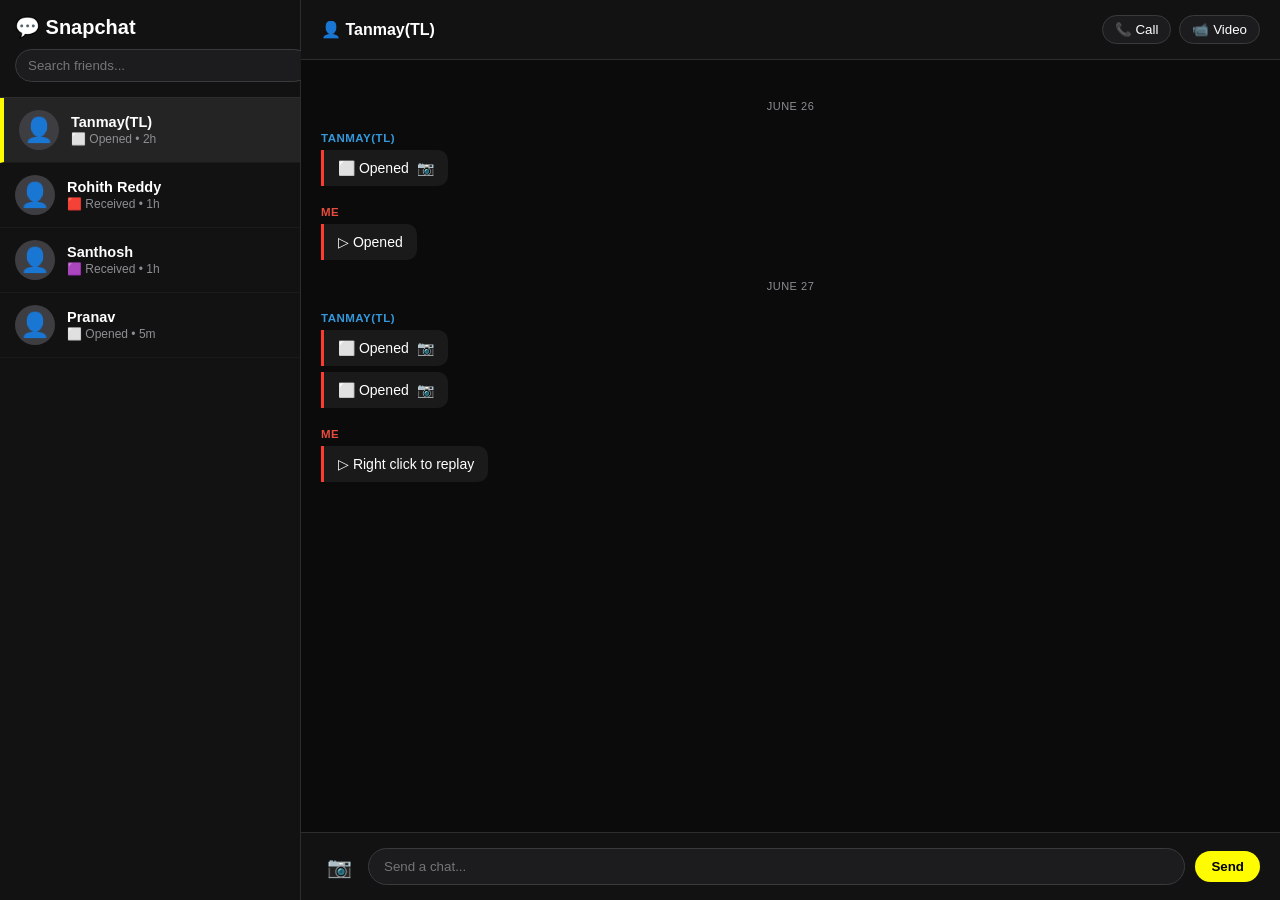
==== chat.html @ 20572850 "ChatBox-- Done..!!!" ====
<!DOCTYPE html>
<html>
<head>
  <meta charset="UTF-8">
  <title>Snapchat Chat - Tanmay(TL)</title>
  <link rel="stylesheet" href="chat.css">
</head>
<body>

  <div class="app-container">
    
    <!-- Left Sidebar: Friends List -->
    <div class="sidebar">
      <div class="sidebar-header">
        <h2>💬 Snapchat</h2>
        <input type="text" placeholder="Search friends...">
      </div>
      
      <div class="friend-list">
        
        <!-- Friend 1: Tanmay(TL) (Active) -->
        
          <div class="friend active">
            <span class="avatar">👤</span>
            <div class="info">
              <span class="name">Tanmay(TL)</span>
              <span class="status">⬜ Opened • 2h</span>
            </div>
          </div>
        </a>
        
        <!-- Friend 2: Rohith Reddy(Bhaai) -->
        
          <div class="friend">
            <span class="avatar">👤</span>
            <div class="info">
              <span class="name">Rohith Reddy</span>
              <span class="status">🟥 Received • 1h</span>
            </div>
          </div>
        </a>
        
        <!-- Friend 3: Santhosh -->
        
          <div class="friend">
            <span class="avatar">👤</span>
            <div class="info">
              <span class="name">Santhosh</span>
              <span class="status">🟪 Received • 1h</span>
            </div>
          </div>
        </a>
        
        <!-- Friend 4: Pranav -->
        
          <div class="friend">
            <span class="avatar">👤</span>
            <div class="info">
              <span class="name">Pranav</span>
              <span class="status">⬜ Opened • 5m</span>
            </div>
          </div>
        </a>
        
      </div>
    </div>

    <!-- Right Pane: Active Chat Window (Tanmay) -->
    <div class="chat-box">
      
      <!-- Chat Header -->
      <div class="chat-header">
        <span class="chat-title">👤 Tanmay(TL)</span>
        <div class="header-actions">
          <button class="call-btn" type="button">📞 Call</button>
          <button class="call-btn" type="button">📹 Video</button>
        </div>
      </div>
      
      <!-- Message History (Exact replication of user screenshot) -->
      <div class="messages-area">
        
        <div class="date-header">June 26</div>

        <div class="message-group">
          <div class="sender-label">Tanmay(TL)</div>
          <div class="message red-message">
            <span>⬜ Opened</span> 📷
          </div>
        </div>

        <div class="message-group">
          <div class="sender-label me">Me</div>
          <div class="message red-message">
            <span>▷ Opened</span>
          </div>
        </div>

        <div class="date-header">June 27</div>

        <div class="message-group">
          <div class="sender-label">Tanmay(TL)</div>
          <div class="message red-message">
            <span>⬜ Opened</span> 📷
          </div>
          <div class="message red-message">
            <span>⬜ Opened</span> 📷
          </div>
        </div>

        <div class="message-group">
          <div class="sender-label me">Me</div>
          <div class="message red-message">
            <span>▷ Right click to replay</span>
          </div>
        </div>

      </div>

      <!-- Bottom Chat Input Bar -->
      <div class="input-bar">
        <button class="camera-icon" type="button">📷</button>
        <input type="text" placeholder="Send a chat...">
        <button class="send-btn" type="button">Send</button>
      </div>

    </div>

  </div>

</body>
</html>
---- chat.css ----
/* Normal HTML & CSS Snapchat Layout */

body {
  margin: 0;
  padding: 0;
  background-color: #000000;
  color: #ffffff;
  font-family: Arial, sans-serif;
}

/* Flex layout to split left sidebar and right chat area */
.app-container {
  display: flex;
  height: 100vh;
  width: 100vw;
}

/* --- Left Sidebar (Friends List) --- */
.sidebar {
  width: 300px;
  background-color: #121212;
  border-right: 1px solid #2d2d2d;
  display: flex;
  flex-direction: column;
}

.sidebar-header {
  padding: 15px;
  border-bottom: 1px solid #2d2d2d;
}

.sidebar-header h2 {
  margin: 0 0 10px 0;
  font-size: 20px;
}

.sidebar-header input {
  width: 100%;
  padding: 8px 12px;
  background-color: #1c1c1e;
  border: 1px solid #3a3a3c;
  border-radius: 20px;
  color: #ffffff;
  outline: none;
}

.friend-list {
  flex-grow: 1;
  overflow-y: auto;
}

/* Link reset wrapper */
.friend-link {
  text-decoration: none;
  color: inherit;
  display: block;
}

.friend {
  display: flex;
  align-items: center;
  padding: 12px 15px;
  border-bottom: 1px solid #1a1a1a;
  cursor: pointer;
}

.friend:hover {
  background-color: #1a1a1a;
}

/* Highlight style for active friend in each file */
.friend.active {
  background-color: #242424;
  border-left: 4px solid #fffc00;
}

.friend .avatar {
  font-size: 24px;
  margin-right: 12px;
  width: 40px;
  height: 40px;
  border-radius: 50%;
  object-fit: cover;
  display: flex;
  align-items: center;
  justify-content: center;
  background-color: #3e3e42;
}

.friend img.avatar {
  width: 40px;
  height: 40px;
  border-radius: 50%;
  object-fit: cover;
  margin-right: 12px;
}

.friend .info {
  display: flex;
  flex-direction: column;
}

.friend .name {
  font-weight: bold;
  font-size: 14.5px;
  margin-bottom: 2px;
}

.friend .status {
  font-size: 12px;
  color: #8e8e93;
}

/* --- Right Chat Area --- */
.chat-box {
  flex-grow: 1;
  background-color: #0b0b0c;
  display: flex;
  flex-direction: column;
}

.chat-header {
  padding: 15px 20px;
  background-color: #121212;
  border-bottom: 1px solid #2d2d2d;
  display: flex;
  justify-content: space-between;
  align-items: center;
}

.chat-title {
  font-size: 16px;
  font-weight: bold;
}

.header-actions {
  display: flex;
  gap: 8px;
}

.call-btn {
  padding: 6px 12px;
  background-color: #1c1c1e;
  border: 1px solid #3a3a3c;
  border-radius: 15px;
  color: #ffffff;
  cursor: pointer;
}

.call-btn:hover {
  background-color: #2c2c30;
}

/* Messages History Area */
.messages-area {
  flex-grow: 1;
  padding: 20px;
  overflow-y: auto;
}

.date-header {
  text-align: center;
  color: #8e8e93;
  font-size: 11px;
  margin: 20px 0;
  text-transform: uppercase;
  letter-spacing: 0.5px;
}

.message-group {
  margin-bottom: 20px;
}

.sender-label {
  font-size: 11.5px;
  font-weight: bold;
  color: #3498db;
  text-transform: uppercase;
  margin-bottom: 6px;
  letter-spacing: 0.5px;
}

/* Sender ME color styling */
.sender-label.me {
  color: #e74c3c;
}

.message {
  margin: 6px 0;
  padding: 10px 14px;
  background-color: #1a1a1a;
  border-radius: 0 10px 10px 0;
  width: fit-content;
  display: flex;
  align-items: center;
  gap: 8px;
  font-size: 14px;
}

/* Snap Color Codes (Red/Purple Left Border) */
.message.red-message {
  border-left: 3px solid #ff3b30;
}

.message.purple-message {
  border-left: 3px solid #af52de;
}

/* Bottom Input Bar */
.input-bar {
  padding: 15px 20px;
  background-color: #121212;
  border-top: 1px solid #2d2d2d;
  display: flex;
  align-items: center;
  gap: 10px;
}

.camera-icon {
  background: none;
  border: none;
  font-size: 20px;
  cursor: pointer;
  outline: none;
}

.input-bar input {
  flex-grow: 1;
  padding: 10px 15px;
  background-color: #1c1c1e;
  border: 1px solid #3a3a3c;
  border-radius: 20px;
  color: #ffffff;
  outline: none;
}

.send-btn {
  padding: 8px 16px;
  background-color: #fffc00;
  color: #000000;
  border: none;
  border-radius: 20px;
  font-weight: bold;
  cursor: pointer;
}

.send-btn:hover {
  background-color: #e6e300;
}
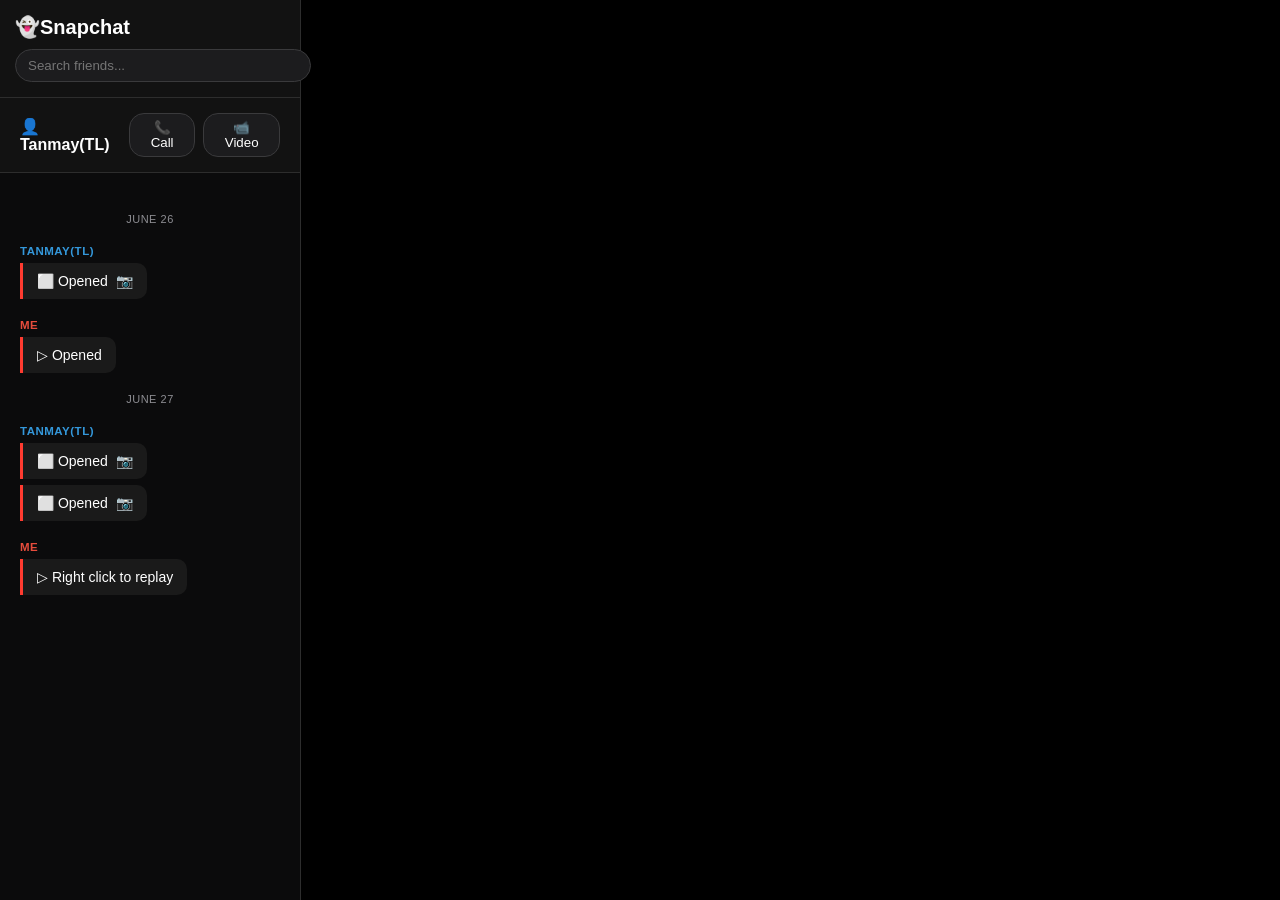
==== commit 31f97194: "homepage-final3" ====
--- a/chat.html
+++ b/chat.html
@@ -12,58 +12,13 @@
     <!-- Left Sidebar: Friends List -->
     <div class="sidebar">
       <div class="sidebar-header">
-        <h2>💬 Snapchat</h2>
+        <h2> 👻Snapchat</h2>
         <input type="text" placeholder="Search friends...">
       </div>
       
       <div class="friend-list">
         
-        <!-- Friend 1: Tanmay(TL) (Active) -->
-        
-          <div class="friend active">
-            <span class="avatar">👤</span>
-            <div class="info">
-              <span class="name">Tanmay(TL)</span>
-              <span class="status">⬜ Opened • 2h</span>
-            </div>
-          </div>
-        </a>
-        
-        <!-- Friend 2: Rohith Reddy(Bhaai) -->
-        
-          <div class="friend">
-            <span class="avatar">👤</span>
-            <div class="info">
-              <span class="name">Rohith Reddy</span>
-              <span class="status">🟥 Received • 1h</span>
-            </div>
-          </div>
-        </a>
-        
-        <!-- Friend 3: Santhosh -->
-        
-          <div class="friend">
-            <span class="avatar">👤</span>
-            <div class="info">
-              <span class="name">Santhosh</span>
-              <span class="status">🟪 Received • 1h</span>
-            </div>
-          </div>
-        </a>
-        
-        <!-- Friend 4: Pranav -->
-        
-          <div class="friend">
-            <span class="avatar">👤</span>
-            <div class="info">
-              <span class="name">Pranav</span>
-              <span class="status">⬜ Opened • 5m</span>
-            </div>
-          </div>
-        </a>
-        
-      </div>
-    </div>
+
 
     <!-- Right Pane: Active Chat Window (Tanmay) -->
     <div class="chat-box">
--- a/chat.css
+++ b/chat.css
@@ -1,5 +1,11 @@
 /* Normal HTML & CSS Snapchat Layout */
-
+html,
+body{
+    width:100%;
+    height:100%;
+    margin:0;
+    overflow:hidden;
+}
 body {
   margin: 0;
   padding: 0;
@@ -112,13 +118,13 @@
 }
 
 /* --- Right Chat Area --- */
-.chat-box {
-  flex-grow: 1;
-  background-color: #0b0b0c;
-  display: flex;
-  flex-direction: column;
-}
-
+.chat-box{
+  width:100%;
+  height:100vh;
+  background-color:#0b0b0c;
+  display:flex;
+  flex-direction:column;
+}
 .chat-header {
   padding: 15px 20px;
   background-color: #121212;
@@ -151,11 +157,11 @@
   background-color: #2c2c30;
 }
 
-/* Messages History Area */
-.messages-area {
-  flex-grow: 1;
-  padding: 20px;
-  overflow-y: auto;
+
+.messages-area{
+  flex:1;
+  padding:20px;
+  overflow-y:auto;
 }
 
 .date-header {
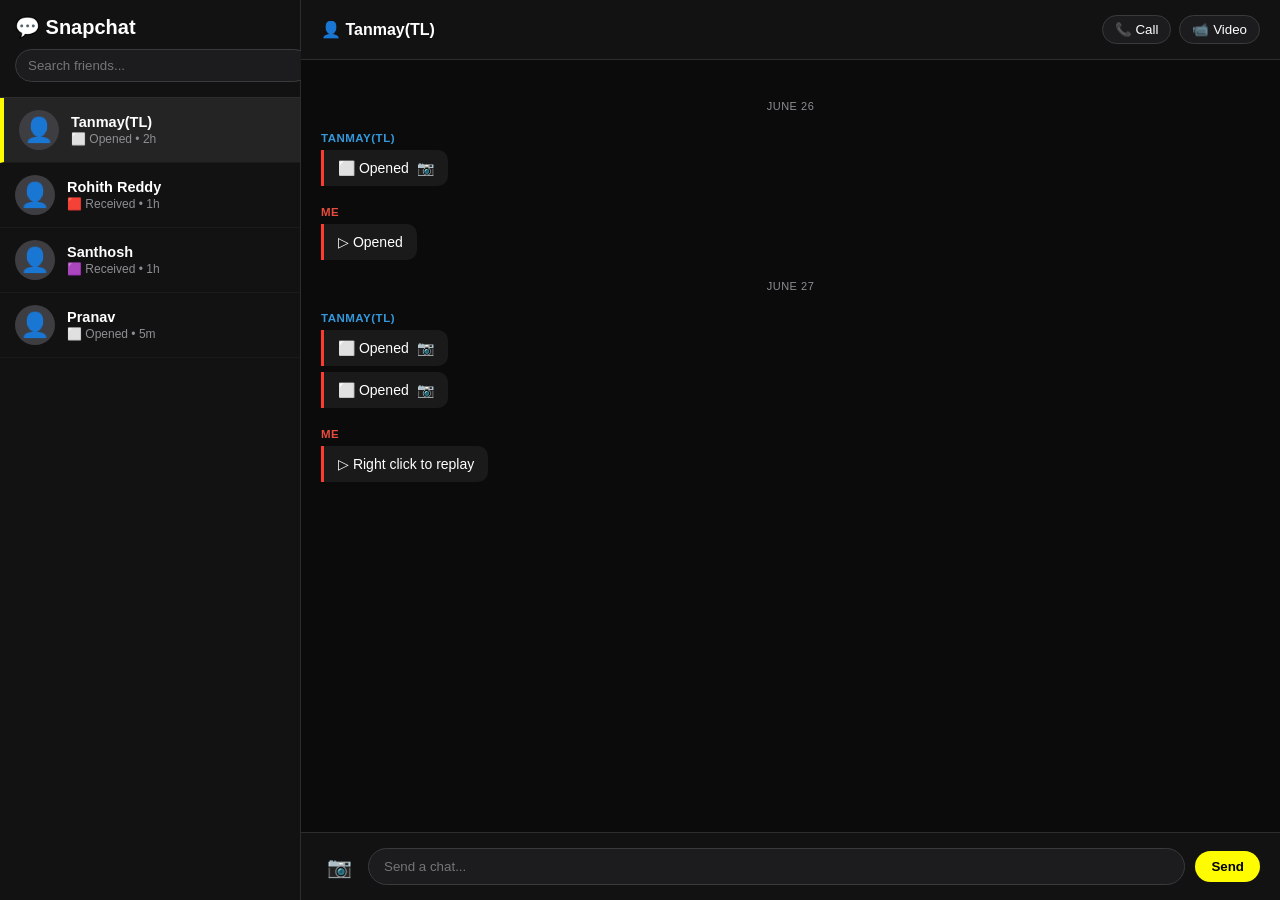
==== commit 161e8426: "Merge branch 'main' into login-page" ====
--- a/chat.html
+++ b/chat.html
@@ -12,13 +12,58 @@
     <!-- Left Sidebar: Friends List -->
     <div class="sidebar">
       <div class="sidebar-header">
-        <h2> 👻Snapchat</h2>
+        <h2>💬 Snapchat</h2>
         <input type="text" placeholder="Search friends...">
       </div>
       
       <div class="friend-list">
         
-
+        <!-- Friend 1: Tanmay(TL) (Active) -->
+        
+          <div class="friend active">
+            <span class="avatar">👤</span>
+            <div class="info">
+              <span class="name">Tanmay(TL)</span>
+              <span class="status">⬜ Opened • 2h</span>
+            </div>
+          </div>
+        </a>
+        
+        <!-- Friend 2: Rohith Reddy(Bhaai) -->
+        
+          <div class="friend">
+            <span class="avatar">👤</span>
+            <div class="info">
+              <span class="name">Rohith Reddy</span>
+              <span class="status">🟥 Received • 1h</span>
+            </div>
+          </div>
+        </a>
+        
+        <!-- Friend 3: Santhosh -->
+        
+          <div class="friend">
+            <span class="avatar">👤</span>
+            <div class="info">
+              <span class="name">Santhosh</span>
+              <span class="status">🟪 Received • 1h</span>
+            </div>
+          </div>
+        </a>
+        
+        <!-- Friend 4: Pranav -->
+        
+          <div class="friend">
+            <span class="avatar">👤</span>
+            <div class="info">
+              <span class="name">Pranav</span>
+              <span class="status">⬜ Opened • 5m</span>
+            </div>
+          </div>
+        </a>
+        
+      </div>
+    </div>
 
     <!-- Right Pane: Active Chat Window (Tanmay) -->
     <div class="chat-box">
--- a/chat.css
+++ b/chat.css
@@ -1,11 +1,5 @@
 /* Normal HTML & CSS Snapchat Layout */
-html,
-body{
-    width:100%;
-    height:100%;
-    margin:0;
-    overflow:hidden;
-}
+
 body {
   margin: 0;
   padding: 0;
@@ -118,13 +112,13 @@
 }
 
 /* --- Right Chat Area --- */
-.chat-box{
-  width:100%;
-  height:100vh;
-  background-color:#0b0b0c;
-  display:flex;
-  flex-direction:column;
-}
+.chat-box {
+  flex-grow: 1;
+  background-color: #0b0b0c;
+  display: flex;
+  flex-direction: column;
+}
+
 .chat-header {
   padding: 15px 20px;
   background-color: #121212;
@@ -157,11 +151,11 @@
   background-color: #2c2c30;
 }
 
-
-.messages-area{
-  flex:1;
-  padding:20px;
-  overflow-y:auto;
+/* Messages History Area */
+.messages-area {
+  flex-grow: 1;
+  padding: 20px;
+  overflow-y: auto;
 }
 
 .date-header {
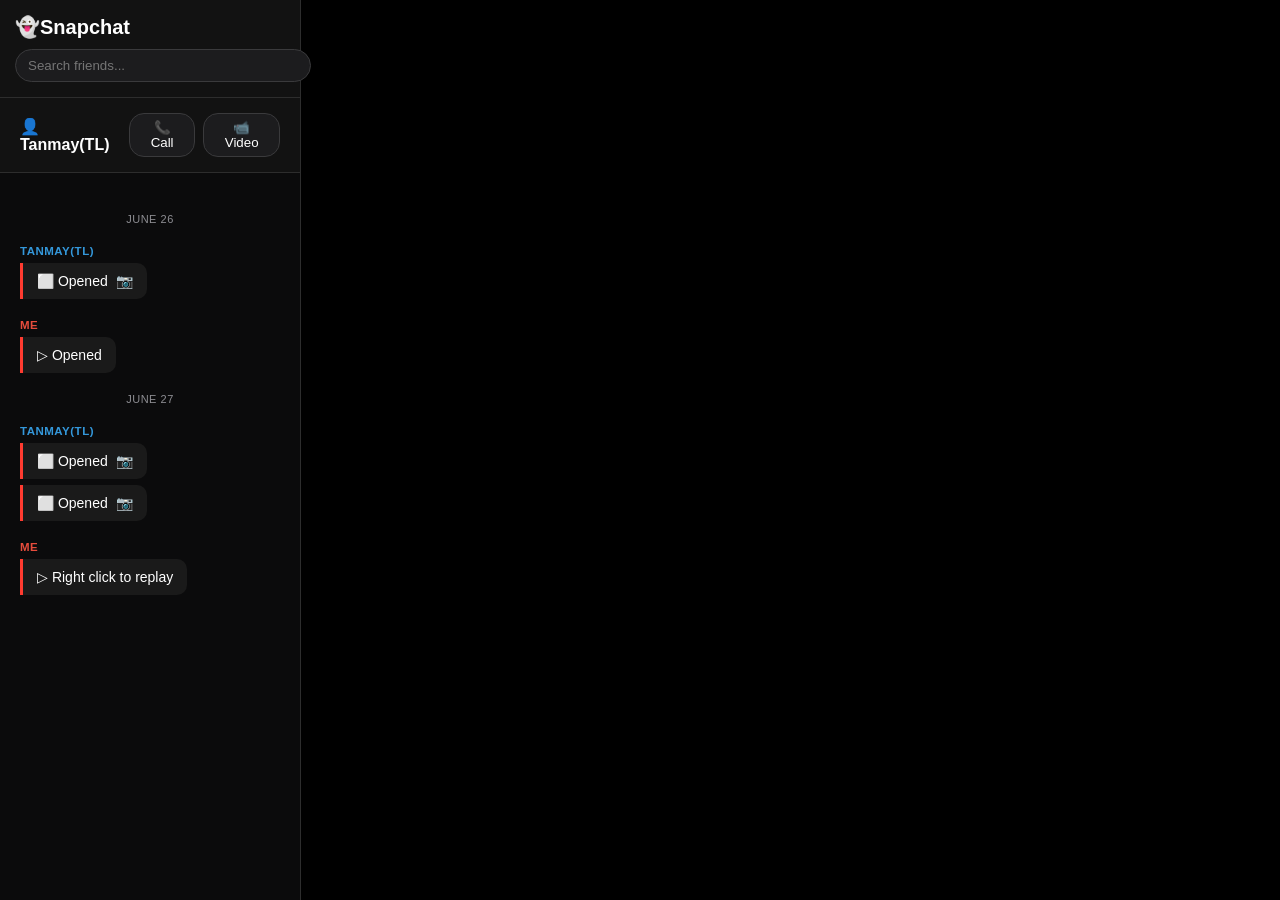
==== commit c958db3d: "all set except login page Final" ====
--- a/chat.html
+++ b/chat.html
@@ -12,58 +12,13 @@
     <!-- Left Sidebar: Friends List -->
     <div class="sidebar">
       <div class="sidebar-header">
-        <h2>💬 Snapchat</h2>
+        <h2> 👻Snapchat</h2>
         <input type="text" placeholder="Search friends...">
       </div>
       
       <div class="friend-list">
         
-        <!-- Friend 1: Tanmay(TL) (Active) -->
-        
-          <div class="friend active">
-            <span class="avatar">👤</span>
-            <div class="info">
-              <span class="name">Tanmay(TL)</span>
-              <span class="status">⬜ Opened • 2h</span>
-            </div>
-          </div>
-        </a>
-        
-        <!-- Friend 2: Rohith Reddy(Bhaai) -->
-        
-          <div class="friend">
-            <span class="avatar">👤</span>
-            <div class="info">
-              <span class="name">Rohith Reddy</span>
-              <span class="status">🟥 Received • 1h</span>
-            </div>
-          </div>
-        </a>
-        
-        <!-- Friend 3: Santhosh -->
-        
-          <div class="friend">
-            <span class="avatar">👤</span>
-            <div class="info">
-              <span class="name">Santhosh</span>
-              <span class="status">🟪 Received • 1h</span>
-            </div>
-          </div>
-        </a>
-        
-        <!-- Friend 4: Pranav -->
-        
-          <div class="friend">
-            <span class="avatar">👤</span>
-            <div class="info">
-              <span class="name">Pranav</span>
-              <span class="status">⬜ Opened • 5m</span>
-            </div>
-          </div>
-        </a>
-        
-      </div>
-    </div>
+
 
     <!-- Right Pane: Active Chat Window (Tanmay) -->
     <div class="chat-box">
--- a/chat.css
+++ b/chat.css
@@ -1,5 +1,11 @@
 /* Normal HTML & CSS Snapchat Layout */
-
+html,
+body{
+    width:100%;
+    height:100%;
+    margin:0;
+    overflow:hidden;
+}
 body {
   margin: 0;
   padding: 0;
@@ -112,13 +118,13 @@
 }
 
 /* --- Right Chat Area --- */
-.chat-box {
-  flex-grow: 1;
-  background-color: #0b0b0c;
-  display: flex;
-  flex-direction: column;
-}
-
+.chat-box{
+  width:100%;
+  height:100vh;
+  background-color:#0b0b0c;
+  display:flex;
+  flex-direction:column;
+}
 .chat-header {
   padding: 15px 20px;
   background-color: #121212;
@@ -151,11 +157,11 @@
   background-color: #2c2c30;
 }
 
-/* Messages History Area */
-.messages-area {
-  flex-grow: 1;
-  padding: 20px;
-  overflow-y: auto;
+
+.messages-area{
+  flex:1;
+  padding:20px;
+  overflow-y:auto;
 }
 
 .date-header {
